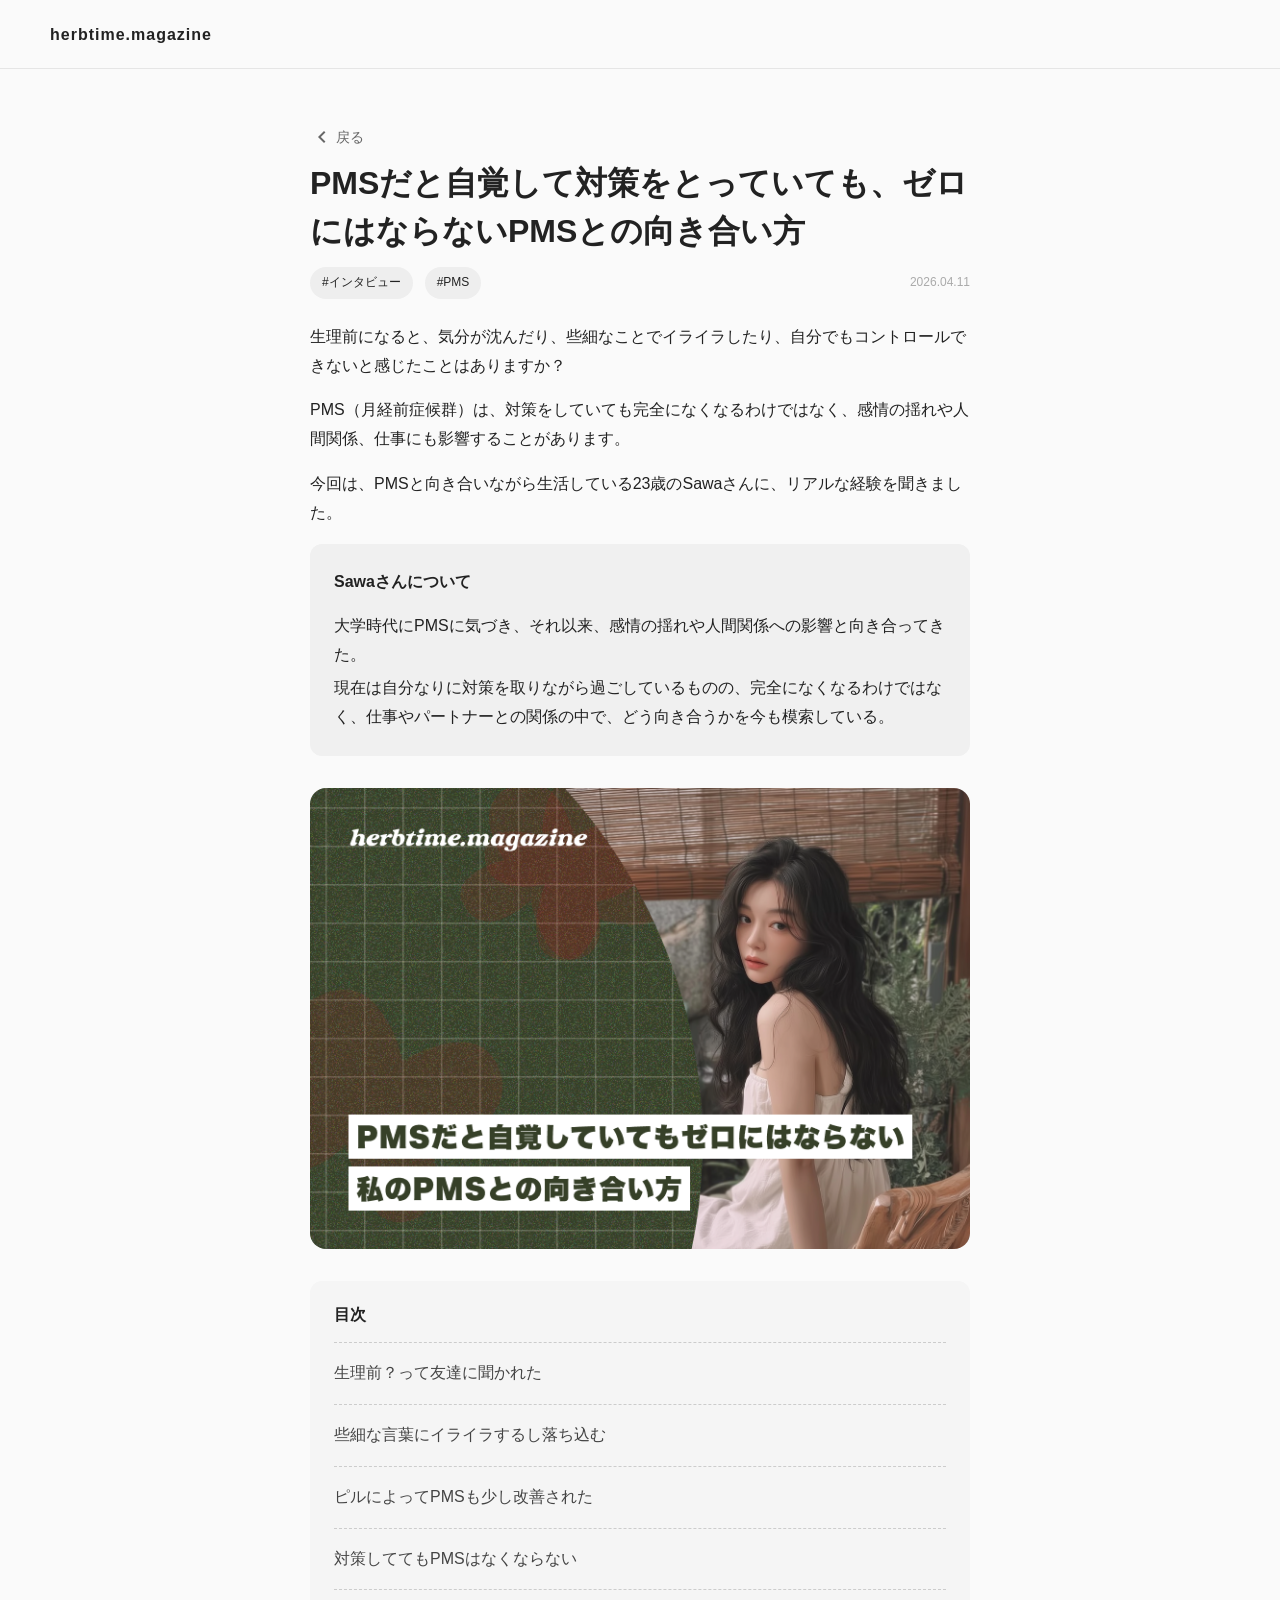
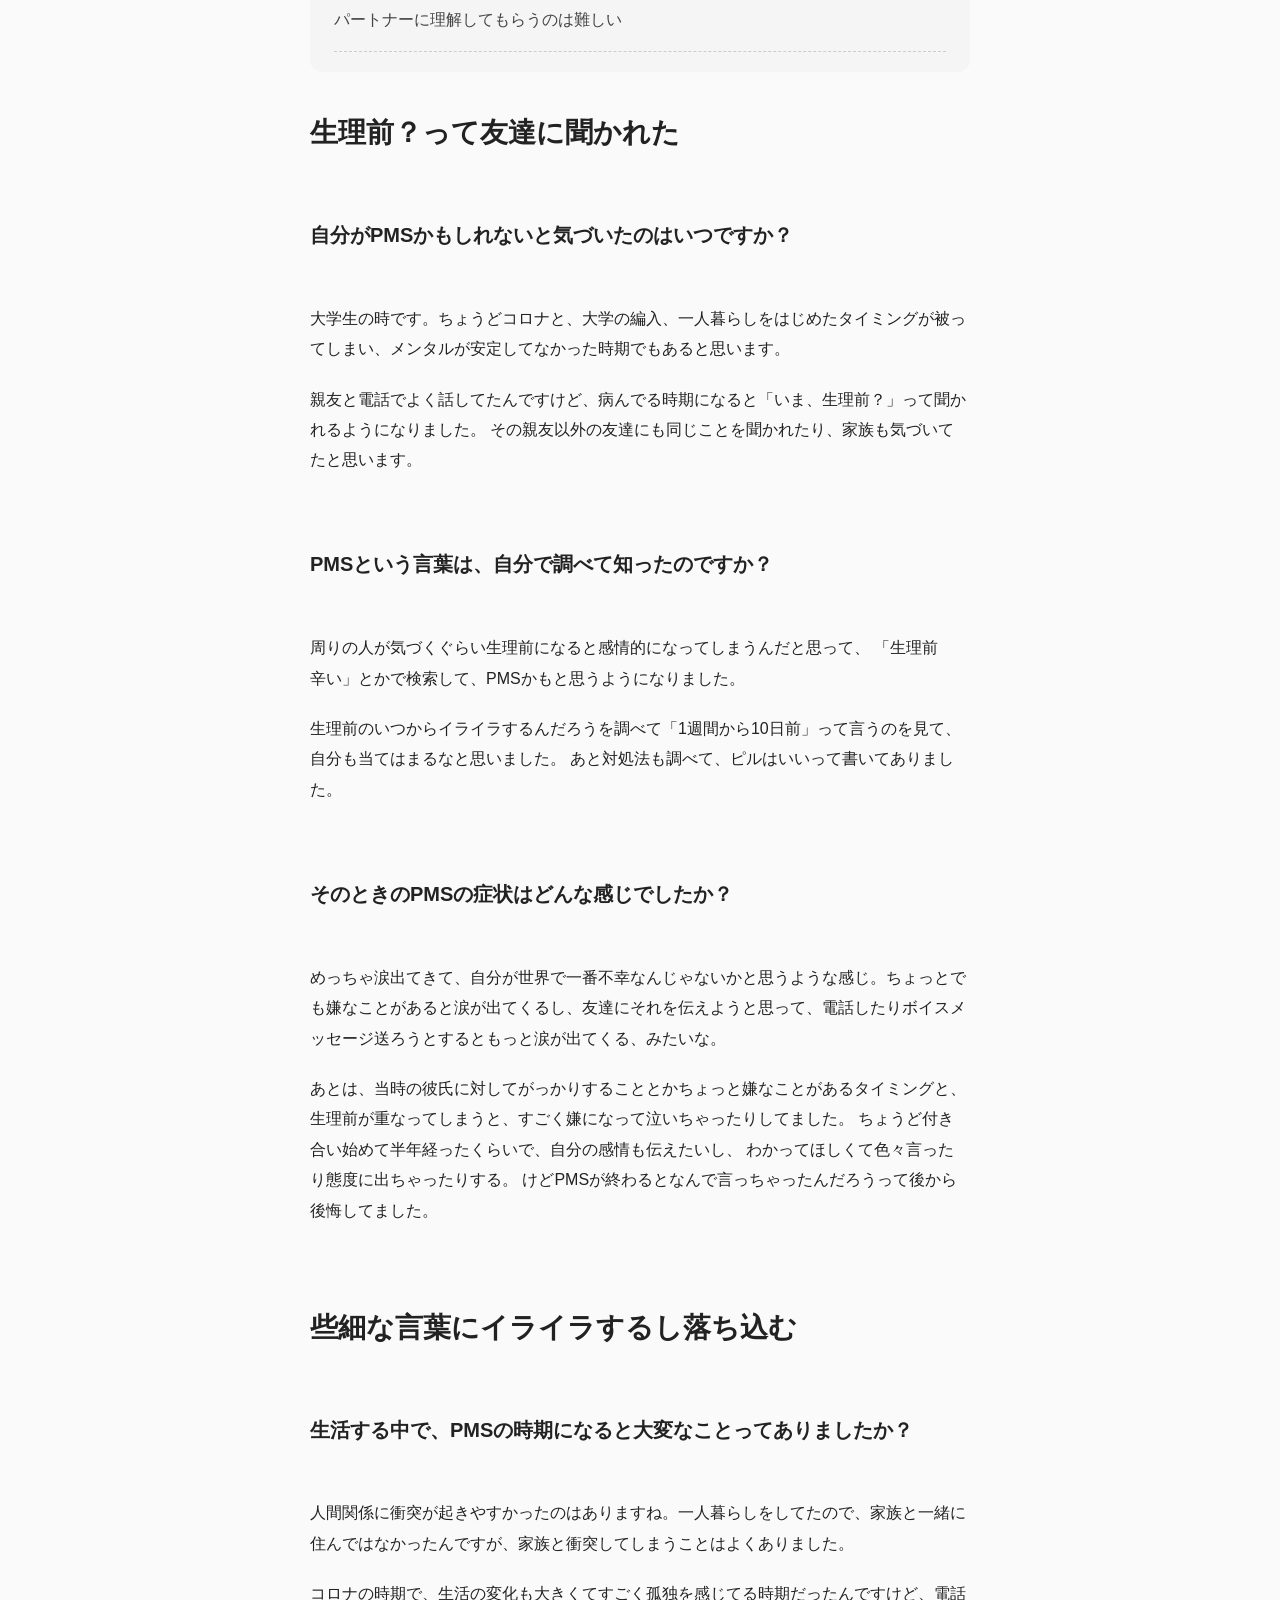
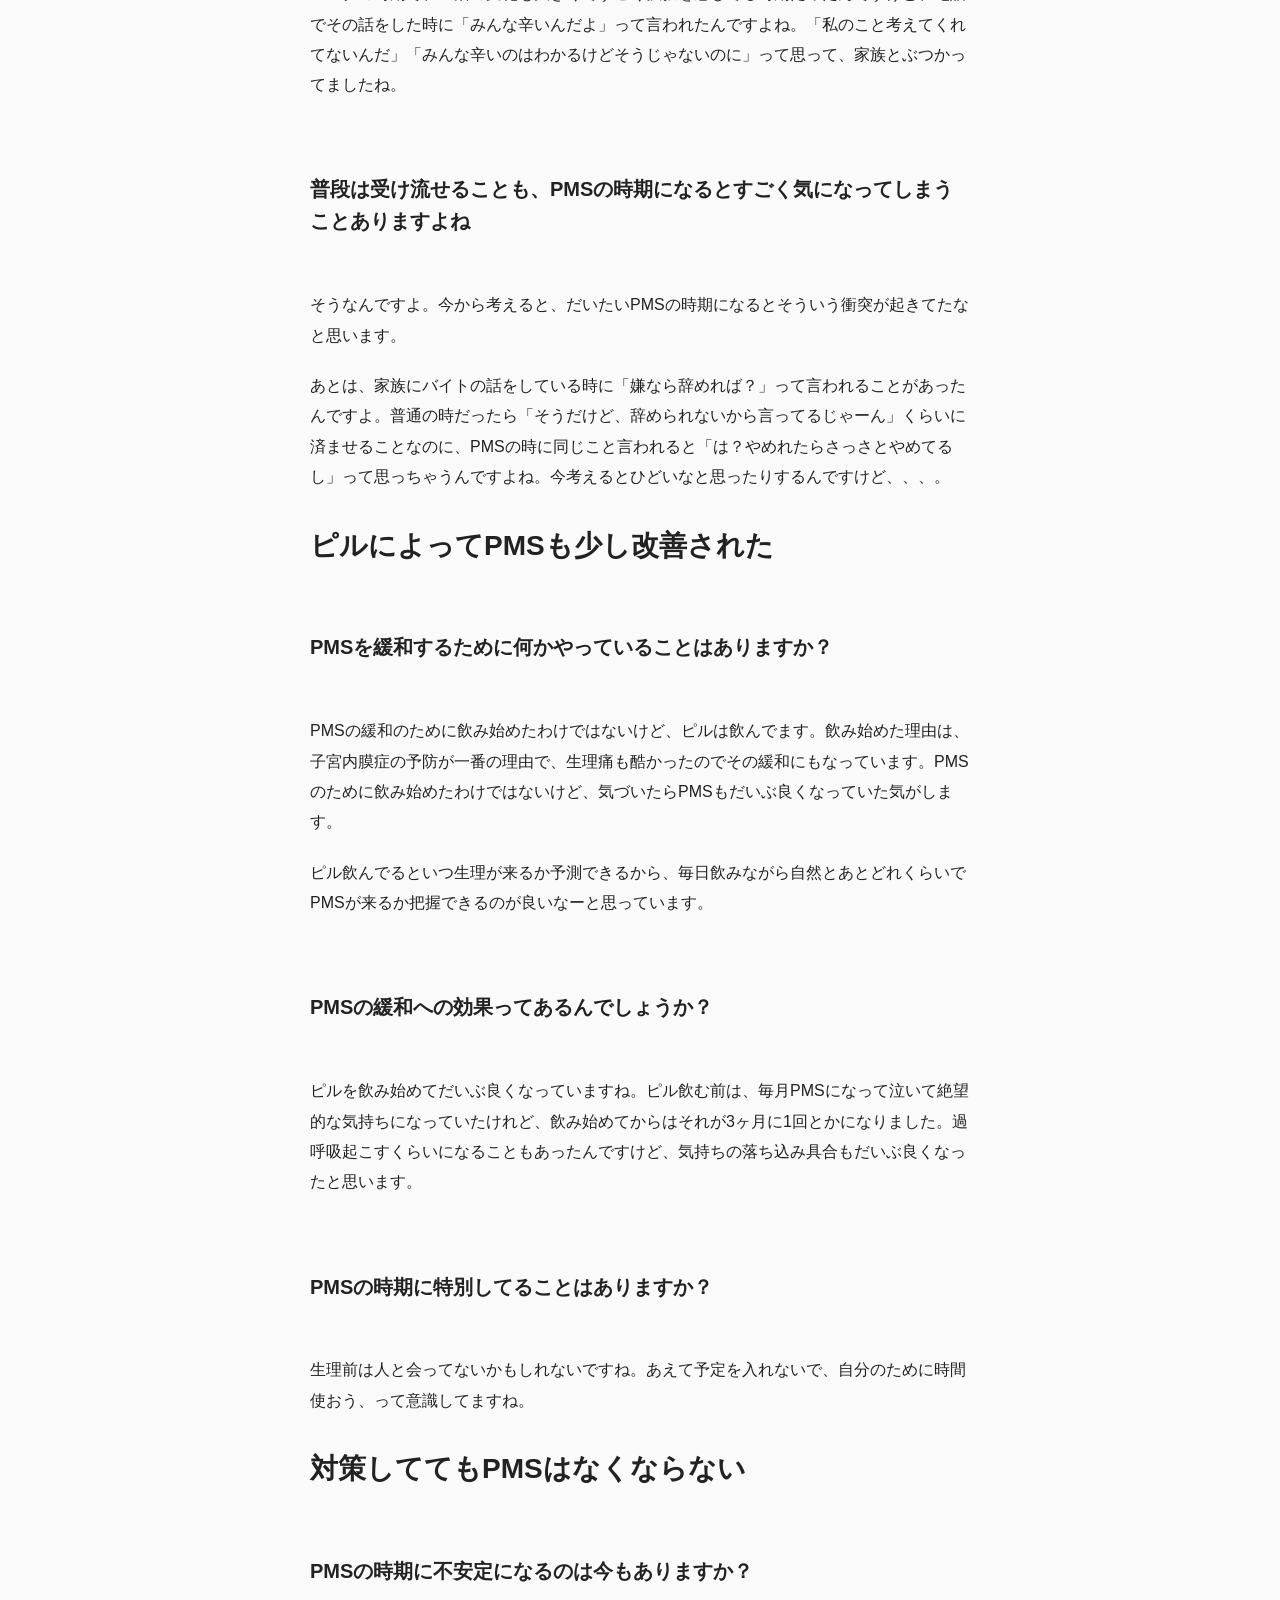
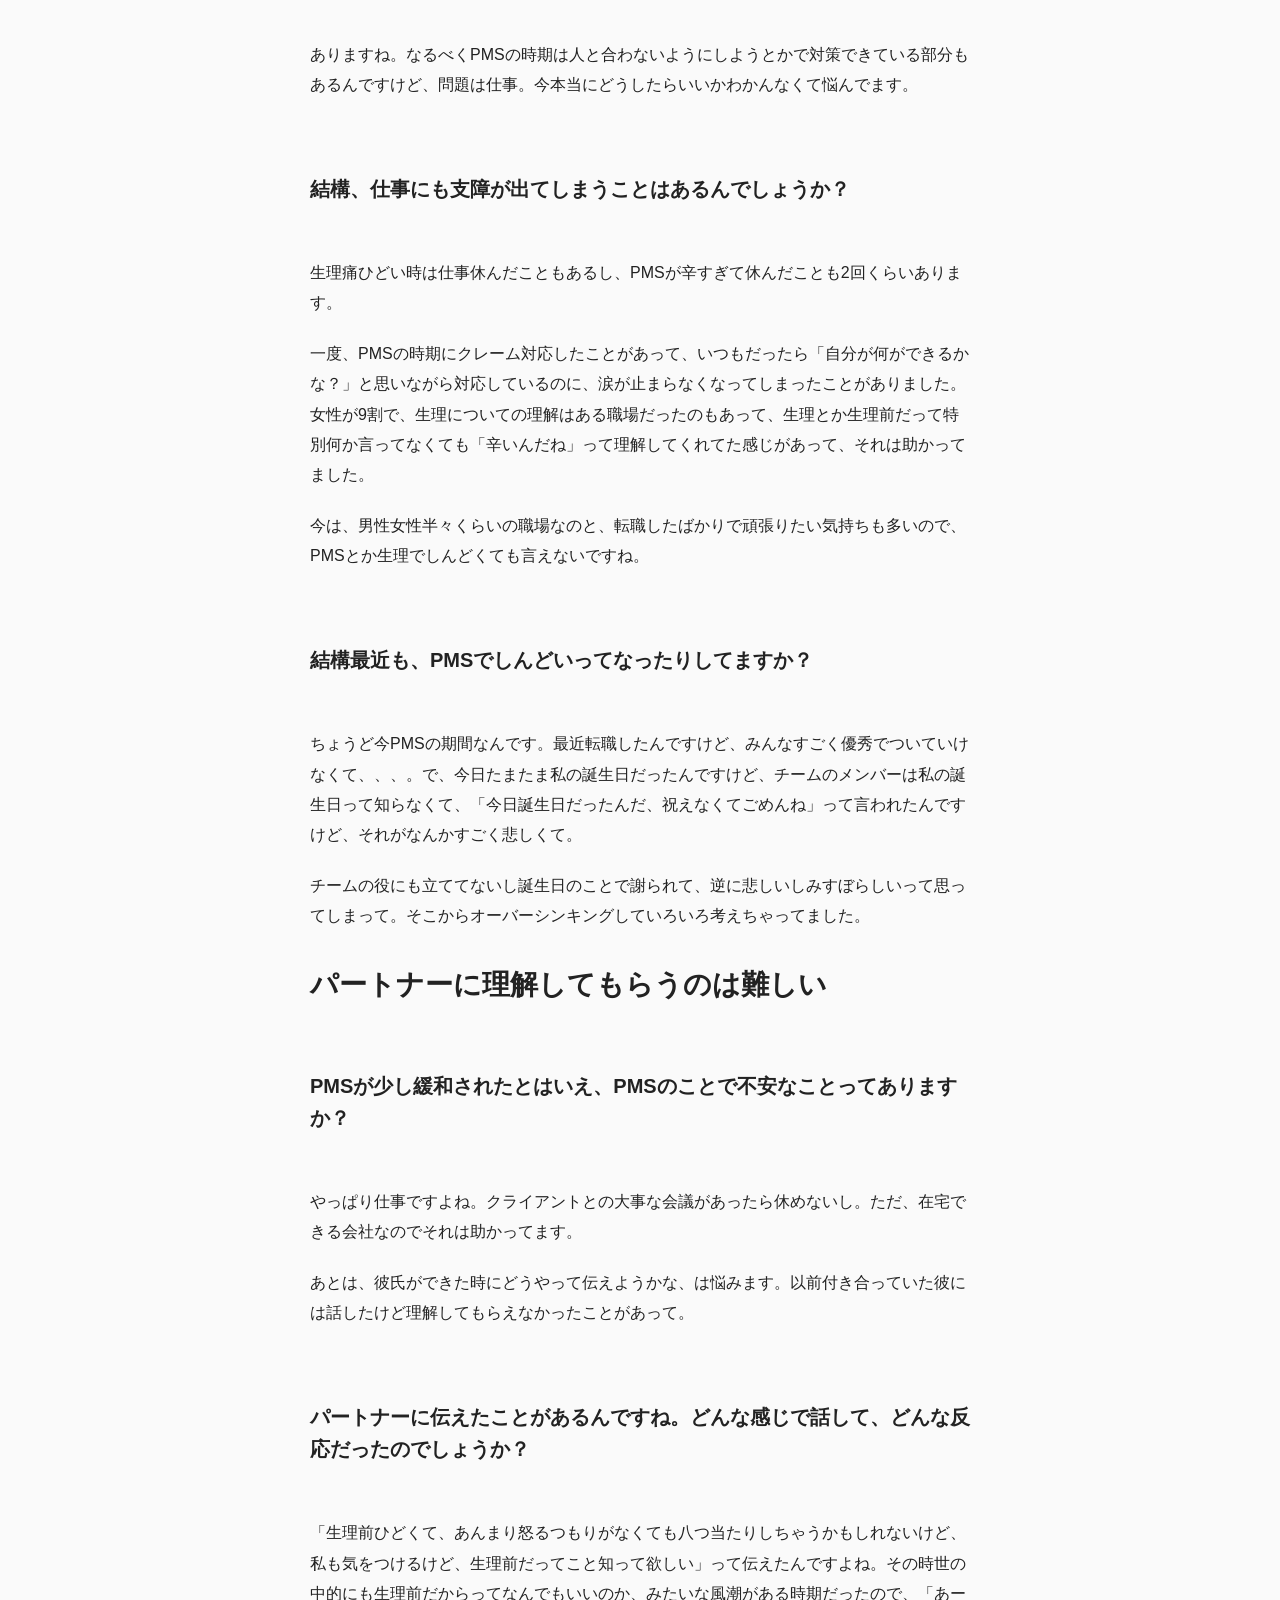
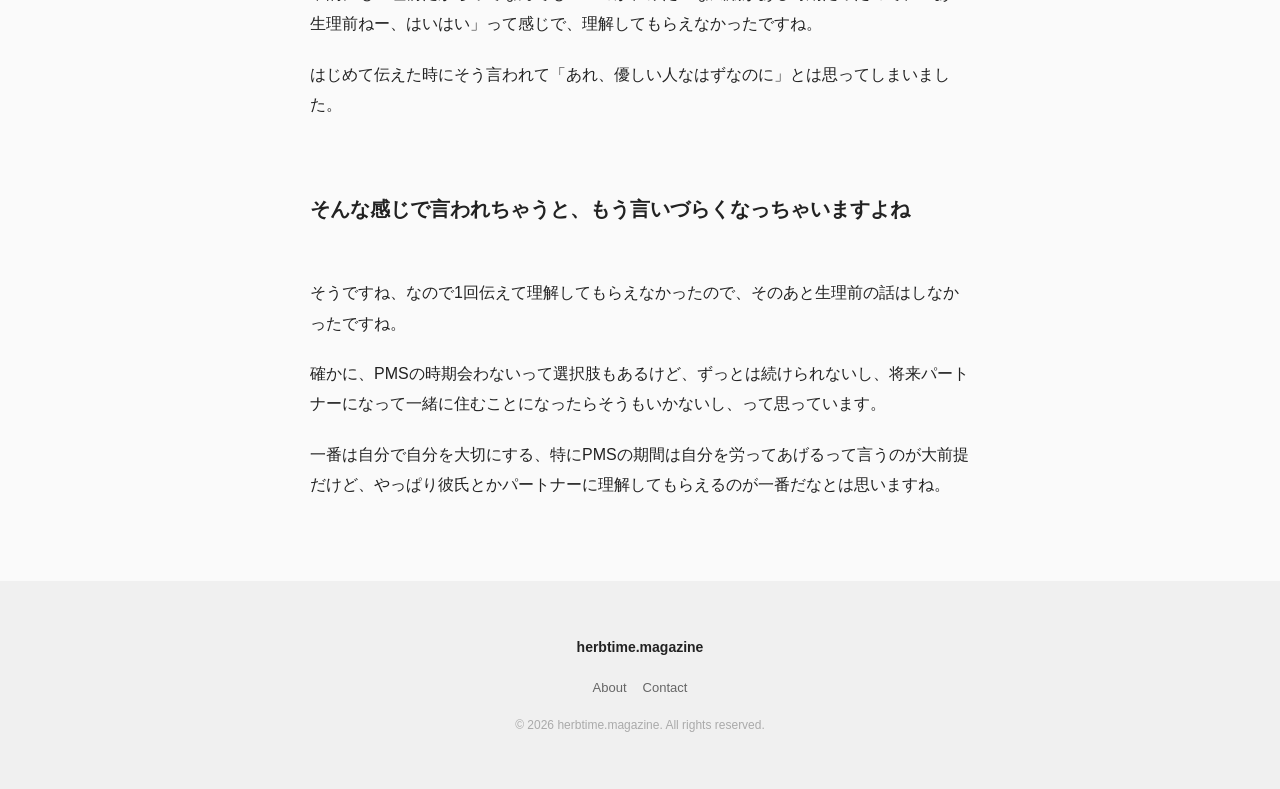
==== article-1-interview.html @ 0d1c0b5c "Create article-1-interview.html" ====
<!DOCTYPE html>
<html lang="ja">
<head>
  <meta charset="UTF-8">
  <meta name="viewport" content="width=device-width, initial-scale=1.0">
  <title>期待をやめたら、関係が少し楽になった</title>
  <link rel="stylesheet" href="style.css">
　<link rel="stylesheet" href="style-interview.css">　
  <link href="https://fonts.googleapis.com/css2?family=Material+Symbols+Outlined" rel="stylesheet">
</head>

<body>

  <!-- ヘッダー -->
  <header class="site-header">
    <div class="header-inner">
      <h1 class="logo">herbtime.magazine</h1>
    </div>
  </header>

  <!-- 記事 -->
  <article class="article-detail">

    <div class="article-inner">
      <a href="index.html" class="back-link">
        <span class="material-symbols-outlined">chevron_left</span>
        <span>戻る</span>
      </a>

      <h1 class="article-title">
        PMSだと自覚して対策をとっていても、ゼロにはならないPMSとの向き合い方
      </h1>

      <div class="article-meta">
        <div class="tags">
          <span class="tag">#インタビュー</span>
          <span class="tag">#PMS</span>
        </div>
        <span class="date">2026.04.11</span>
      </div>

      <div class="article-intro">
        <p>生理前になると、気分が沈んだり、些細なことでイライラしたり、自分でもコントロールできないと感じたことはありますか？</p>
        <p>PMS（月経前症候群）は、対策をしていても完全になくなるわけではなく、感情の揺れや人間関係、仕事にも影響することがあります。</p>
        <p>今回は、PMSと向き合いながら生活している23歳のSawaさんに、リアルな経験を聞きました。</p>
      </div>

      <div class="intro-profile">
        <p class="intro-profile-title">Sawaさんについて</p>
        <p>
          大学時代にPMSに気づき、それ以来、感情の揺れや人間関係への影響と向き合ってきた。
        </p>
        <p>
          現在は自分なりに対策を取りながら過ごしているものの、完全になくなるわけではなく、仕事やパートナーとの関係の中で、どう向き合うかを今も模索している。
        </p>
      </div>

      <div class="article-image">
        <img src="images/pms-interview-01-thumbnail.jpg" alt="">
      </div>

      <nav class="table-of-contents">
        <p class="toc-title">目次</p>
        <ul>
          <li><a href="#section1">生理前？って友達に聞かれた</a></li>
          <li><a href="#section2">些細な言葉にイライラするし落ち込む</a></li>
          <li><a href="#section3">ピルによってPMSも少し改善された</a></li>
          <li><a href="#section4">対策しててもPMSはなくならない</a></li>
          <li><a href="#section5">パートナーに理解してもらうのは難しい</a></li>
        </ul>
      </nav>

      <div class="article-content">
        <h2 id="section1" class="subheading-main">
            生理前？って友達に聞かれた
        </h2>

            <div class="interview-item">
                <div class="interview-icon">
                <img src="images/interviewer.png" alt="">
                </div>
                <div class="interview-body">
                <h3 class="subheading-question">
                    自分がPMSかもしれないと気づいたのはいつですか？
                </h3>
                </div>
            </div>

            <div class="interview-item">
                <div class="interview-icon">
                <img src="images/sawa.png" alt="">
                </div>
                <div class="interview-body">
                <p>大学生の時です。ちょうどコロナと、大学の編入、一人暮らしをはじめたタイミングが被ってしまい、メンタルが安定してなかった時期でもあると思います。</p>
                <p>親友と電話でよく話してたんですけど、病んでる時期になると「いま、生理前？」って聞かれるようになりました。
                    その親友以外の友達にも同じことを聞かれたり、家族も気づいてたと思います。</p>
                </div>
            </div>

            <div class="interview-item">
                <div class="interview-icon">
                <img src="images/interviewer.png" alt="">
                </div>
                <div class="interview-body">
                <h3 class="subheading-question">
                    PMSという言葉は、自分で調べて知ったのですか？
                </h3>
                </div>
            </div>

            <div class="interview-item">
                <div class="interview-icon">
                <img src="images/sawa.png" alt="">
                </div>
                <div class="interview-body">
                <p>周りの人が気づくぐらい生理前になると感情的になってしまうんだと思って、
                    「生理前　辛い」とかで検索して、PMSかもと思うようになりました。</p>
                <p>生理前のいつからイライラするんだろうを調べて「1週間から10日前」って言うのを見て、自分も当てはまるなと思いました。
                    あと対処法も調べて、ピルはいいって書いてありました。</p>
                </div>
            </div>

            <div class="interview-item">
                <div class="interview-icon">
                <img src="images/interviewer.png" alt="">
                </div>
                <div class="interview-body">
                <h3 class="subheading-question">
                    そのときのPMSの症状はどんな感じでしたか？
                </h3>
                </div>
            </div>

            <div class="interview-item">
                <div class="interview-icon">
                <img src="images/sawa.png" alt="">
                </div>
                <div class="interview-body">
                <p>めっちゃ涙出てきて、自分が世界で一番不幸なんじゃないかと思うような感じ。ちょっとでも嫌なことがあると涙が出てくるし、友達にそれを伝えようと思って、電話したりボイスメッセージ送ろうとするともっと涙が出てくる、みたいな。</p>
                <p>あとは、当時の彼氏に対してがっかりすることとかちょっと嫌なことがあるタイミングと、
                    生理前が重なってしまうと、すごく嫌になって泣いちゃったりしてました。
                    ちょうど付き合い始めて半年経ったくらいで、自分の感情も伝えたいし、
                    わかってほしくて色々言ったり態度に出ちゃったりする。
                    けどPMSが終わるとなんで言っちゃったんだろうって後から後悔してました。</p>
                </div>
            </div>

　　　　　<h2 id="section2" class="subheading-main">
            些細な言葉にイライラするし落ち込む
        </h2>   

            <div class="interview-item">
                <div class="interview-icon">
                    <img src="images/interviewer.png" alt="">
                </div>
                <div class="interview-body">
                    <h3 class="subheading-question">
                    生活する中で、PMSの時期になると大変なことってありましたか？
                    </h3>
                </div>
            </div>

            <div class="interview-item">
                <div class="interview-icon">
                    <img src="images/sawa.png" alt="">
                </div>
                <div class="interview-body">
                    <p>人間関係に衝突が起きやすかったのはありますね。一人暮らしをしてたので、家族と一緒に住んではなかったんですが、家族と衝突してしまうことはよくありました。</p>
                    <p>コロナの時期で、生活の変化も大きくてすごく孤独を感じてる時期だったんですけど、電話でその話をした時に「みんな辛いんだよ」って言われたんですよね。「私のこと考えてくれてないんだ」「みんな辛いのはわかるけどそうじゃないのに」って思って、家族とぶつかってましたね。</p>
                </div>
            </div>

            <div class="interview-item">
                <div class="interview-icon">
                    <img src="images/interviewer.png" alt="">
                </div>
                <div class="interview-body">
                    <h3 class="subheading-question">
                    普段は受け流せることも、PMSの時期になるとすごく気になってしまうことありますよね
                    </h3>
                </div>
            </div>

            <div class="interview-item">
                <div class="interview-icon">
                    <img src="images/sawa.png" alt="">
                </div>
                <div class="interview-body">
                    <p>そうなんですよ。今から考えると、だいたいPMSの時期になるとそういう衝突が起きてたなと思います。</p>
                    <p>あとは、家族にバイトの話をしている時に「嫌なら辞めれば？」って言われることがあったんですよ。普通の時だったら「そうだけど、辞められないから言ってるじゃーん」くらいに済ませることなのに、PMSの時に同じこと言われると「は？やめれたらさっさとやめてるし」って思っちゃうんですよね。今考えるとひどいなと思ったりするんですけど、、、。</p>
                </div>
            </div>


        <h2 id="section3" class="subheading-main">
            ピルによってPMSも少し改善された
        </h2>

            <div class="interview-item">
                <div class="interview-icon">
                    <img src="images/interviewer.png" alt="">
                </div>
                <div class="interview-body">
                    <h3 class="subheading-question">
                    PMSを緩和するために何かやっていることはありますか？
                    </h3>
                </div>
            </div>

            <div class="interview-item">
                <div class="interview-icon">
                    <img src="images/sawa.png" alt="">
                </div>
                <div class="interview-body">
                    <p>PMSの緩和のために飲み始めたわけではないけど、ピルは飲んでます。飲み始めた理由は、子宮内膜症の予防が一番の理由で、生理痛も酷かったのでその緩和にもなっています。PMSのために飲み始めたわけではないけど、気づいたらPMSもだいぶ良くなっていた気がします。</p>
                    <p>ピル飲んでるといつ生理が来るか予測できるから、毎日飲みながら自然とあとどれくらいでPMSが来るか把握できるのが良いなーと思っています。</p>
                </div>
            </div>

            <div class="interview-item">
                <div class="interview-icon">
                    <img src="images/interviewer.png" alt="">
                </div>
                <div class="interview-body">
                    <h3 class="subheading-question">
                    PMSの緩和への効果ってあるんでしょうか？
                    </h3>
                </div>
            </div>

            <div class="interview-item">
                <div class="interview-icon">
                    <img src="images/sawa.png" alt="">
                </div>
                <div class="interview-body">
                    <p>ピルを飲み始めてだいぶ良くなっていますね。ピル飲む前は、毎月PMSになって泣いて絶望的な気持ちになっていたけれど、飲み始めてからはそれが3ヶ月に1回とかになりました。過呼吸起こすくらいになることもあったんですけど、気持ちの落ち込み具合もだいぶ良くなったと思います。</p>
                </div>
            </div>

            <div class="interview-item">
                <div class="interview-icon">
                    <img src="images/interviewer.png" alt="">
                </div>
                <div class="interview-body">
                    <h3 class="subheading-question">
                    PMSの時期に特別してることはありますか？
                    </h3>
                </div>
            </div>

            <div class="interview-item">
                <div class="interview-icon">
                    <img src="images/sawa.png" alt="">
                </div>
                <div class="interview-body">
                    <p>生理前は人と会ってないかもしれないですね。あえて予定を入れないで、自分のために時間使おう、って意識してますね。</p>
                </div>
            </div>

        <h2 id="section4" class="subheading-main">
            対策しててもPMSはなくならない
        </h2>

            <div class="interview-item">
                <div class="interview-icon">
                    <img src="images/interviewer.png" alt="">
                </div>
                <div class="interview-body">
                    <h3 class="subheading-question">
                    PMSの時期に不安定になるのは今もありますか？
                    </h3>
                </div>
            </div>

            <div class="interview-item">
                <div class="interview-icon">
                    <img src="images/sawa.png" alt="">
                </div>
                <div class="interview-body">
                    <p>ありますね。なるべくPMSの時期は人と合わないようにしようとかで対策できている部分もあるんですけど、問題は仕事。今本当にどうしたらいいかわかんなくて悩んでます。</p>
                </div>
            </div>

            <div class="interview-item">
                <div class="interview-icon">
                    <img src="images/interviewer.png" alt="">
                </div>
                <div class="interview-body">
                    <h3 class="subheading-question">
                    結構、仕事にも支障が出てしまうことはあるんでしょうか？
                    </h3>
                </div>
            </div>

            <div class="interview-item">
                <div class="interview-icon">
                    <img src="images/sawa.png" alt="">
                </div>
                <div class="interview-body">
                    <p>生理痛ひどい時は仕事休んだこともあるし、PMSが辛すぎて休んだことも2回くらいあります。</p>
                    <p>一度、PMSの時期にクレーム対応したことがあって、いつもだったら「自分が何ができるかな？」と思いながら対応しているのに、涙が止まらなくなってしまったことがありました。女性が9割で、生理についての理解はある職場だったのもあって、生理とか生理前だって特別何か言ってなくても「辛いんだね」って理解してくれてた感じがあって、それは助かってました。</p>
                    <p>今は、男性女性半々くらいの職場なのと、転職したばかりで頑張りたい気持ちも多いので、PMSとか生理でしんどくても言えないですね。</p>
                </div>
            </div>

            <div class="interview-item">
                <div class="interview-icon">
                    <img src="images/interviewer.png" alt="">
                </div>
                <div class="interview-body">
                    <h3 class="subheading-question">
                    結構最近も、PMSでしんどいってなったりしてますか？
                    </h3>
                </div>
            </div>

            <div class="interview-item">
                <div class="interview-icon">
                    <img src="images/sawa.png" alt="">
                </div>
                <div class="interview-body">
                    <p>ちょうど今PMSの期間なんです。最近転職したんですけど、みんなすごく優秀でついていけなくて、、、。で、今日たまたま私の誕生日だったんですけど、チームのメンバーは私の誕生日って知らなくて、「今日誕生日だったんだ、祝えなくてごめんね」って言われたんですけど、それがなんかすごく悲しくて。</p>
                    <p>チームの役にも立ててないし誕生日のことで謝られて、逆に悲しいしみすぼらしいって思ってしまって。そこからオーバーシンキングしていろいろ考えちゃってました。</p>
                </div>
            </div>
         
        <h2 id="section5" class="subheading-main">
            パートナーに理解してもらうのは難しい
        </h2>

            <div class="interview-item">
                <div class="interview-icon">
                    <img src="images/interviewer.png" alt="">
                </div>
                <div class="interview-body">
                    <h3 class="subheading-question">
                    PMSが少し緩和されたとはいえ、PMSのことで不安なことってありますか？
                    </h3>
                </div>
            </div>

            <div class="interview-item">
                <div class="interview-icon">
                    <img src="images/sawa.png" alt="">
                </div>
                <div class="interview-body">
                    <p>やっぱり仕事ですよね。クライアントとの大事な会議があったら休めないし。ただ、在宅できる会社なのでそれは助かってます。</p>
                    <p>あとは、彼氏ができた時にどうやって伝えようかな、は悩みます。以前付き合っていた彼には話したけど理解してもらえなかったことがあって。</p>
                </div>
            </div>

            <div class="interview-item">
                <div class="interview-icon">
                    <img src="images/interviewer.png" alt="">
                </div>
                <div class="interview-body">
                    <h3 class="subheading-question">
                    パートナーに伝えたことがあるんですね。どんな感じで話して、どんな反応だったのでしょうか？
                    </h3>
                </div>
            </div>

            <div class="interview-item">
                <div class="interview-icon">
                    <img src="images/sawa.png" alt="">
                </div>
                <div class="interview-body">
                    <p>「生理前ひどくて、あんまり怒るつもりがなくても八つ当たりしちゃうかもしれないけど、私も気をつけるけど、生理前だってこと知って欲しい」って伝えたんですよね。その時世の中的にも生理前だからってなんでもいいのか、みたいな風潮がある時期だったので、「あー生理前ねー、はいはい」って感じで、理解してもらえなかったですね。</p>
                    <p>はじめて伝えた時にそう言われて「あれ、優しい人なはずなのに」とは思ってしまいました。</p>
                </div>
            </div>

            <div class="interview-item">
                <div class="interview-icon">
                    <img src="images/interviewer.png" alt="">
                </div>
                <div class="interview-body">
                    <h3 class="subheading-question">
                    そんな感じで言われちゃうと、もう言いづらくなっちゃいますよね
                    </h3>
                </div>
            </div>

            <div class="interview-item">
                <div class="interview-icon">
                    <img src="images/sawa.png" alt="">
                </div>
                <div class="interview-body">
                    <p>そうですね、なので1回伝えて理解してもらえなかったので、そのあと生理前の話はしなかったですね。</p>
                    <p>確かに、PMSの時期会わないって選択肢もあるけど、ずっとは続けられないし、将来パートナーになって一緒に住むことになったらそうもいかないし、って思っています。</p>
                    <p>一番は自分で自分を大切にする、特にPMSの期間は自分を労ってあげるって言うのが大前提だけど、やっぱり彼氏とかパートナーに理解してもらえるのが一番だなとは思いますね。</p>
                </div>
            </div>

      </div>

    </div>

  </article>

  <footer class="site-footer">
  <div class="footer-inner">
    <p class="footer-logo">herbtime.magazine</p>

    <div class="footer-links">
      <a href="#">About</a>
      <a href="#">Contact</a>
    </div>

    <p class="footer-copy">
      © 2026 herbtime.magazine. All rights reserved.
    </p>
  </div>
  </footer>

</body>
</html>
---- style.css ----
/* ===== 全体共通 ===== */
body {
  font-family: "Hiragino Sans", sans-serif;
  margin: 0;
  padding: 80px 0 0;
  line-height: 1.8;
  background: #fafafa;
  color: #222;
}

h1 {
  margin-bottom: 8px;
}

/* ===== ヘッダー ===== */
.site-header {
  position: fixed;
  top: 0;
  left: 0;
  width: 100%;
  background: #fafafa;
  border-bottom: 1px solid #e5e5e5;
  z-index: 1000;
}

.header-inner {
  width: min(1184px, calc(100% - 100px));
  margin: 0 auto;
  padding: 10px 0;
}

.logo {
  font-size: 16px;
  font-weight: 600;
  letter-spacing: 1px;
}

/* ===== 一覧ページ：ヒーロー ===== */
section {
  width: min(1184px, calc(100% - 100px));
  margin: 16px auto 40px;
}

section h1 {
  font-size: 48px;
  margin-bottom: 12px;
  line-height: 1.4;
}

section p {
  font-size: 14px;
  color: #666;
}

/* ===== 一覧ページ：記事一覧 ===== */
.articles {
  width: min(1184px, calc(100% - 100px));
  margin: 0 auto;
  display: grid;
  grid-template-columns: repeat(3, minmax(0, 1fr));
  gap: 48px;
}

.card {
  background: transparent;
  display: block;
  text-decoration: none;
  color: inherit;
}

.card-image {
  width: 100%;
  aspect-ratio: 343 / 240;
  border-radius: 16px;
  margin-bottom: 12px;
  overflow: hidden;
  transition: opacity 0.2s ease;
}

.card-image img {
  width: 100%;
  height: 100%;
  object-fit: cover;
  display: block;
}

.card h2 {
  font-size: 18px;
  line-height: 1.5;
  margin-bottom: 12px;
  transition: color 0.2s ease;
}

.tags {
  display: flex;
  gap: 12px;
  flex-wrap: wrap;
}

.tag {
  display: inline-block;
  background: #eee;
  padding: 5px 12px;
  border-radius: 999px;
  font-size: 12px;
  color: #222;
}

/* ===== 記事ページ ===== */
.article-detail {
  margin-top: 16px;
}

.article-inner {
  width: min(660px, calc(100% - 40px));
  margin: 0 auto;
}

.article-title {
  margin: 0;
  margin-bottom: 12px;
  font-size: 32px;
  line-height: 1.5;
}

.article-meta {
  display: flex;
  align-items: center;
  justify-content: space-between;
  font-size: 12px;
  color: #888;
  margin-bottom: 24px;
}

.date {
  color: #aaa;
  white-space: nowrap;
}

.intro-profile {
  margin-top: 16px;
  margin-bottom: 32px;
  padding: 24px 24px;
  background: #f0f0f0;
  border-radius: 12px;
}

.intro-profile-title {
  margin-top: 0;
  font-weight: 600;
}

.intro-profile p {
  margin-bottom: 0;
}

.intro-profile p:nth-of-type(3) {
  margin-top: 4px;
}

.intro-profile p:last-child {
  margin-bottom: 0;
}

.article-image {
  width: 100%;
  border-radius: 16px;
  margin-bottom: 32px;
  overflow: hidden;
}

.article-image img {
  width: 100%;
  height: auto;
  display: block;
}

.article-content p {
  font-size: 16px;
  margin-bottom: 20px;
  line-height: 1.9;
}

.back-link {
  display: inline-flex;
  align-items: center;
  gap: 2px;
  margin: 0 0 4px;
  text-decoration: none;
  color: #666;
  font-size: 14px;
}

.material-symbols-outlined {
  font-size: 20px;
  vertical-align: middle;
}

/* ===== 記事ページ：小見出し ===== */
.subheading-main {
  font-size: 28px;
  line-height: 1.5;
  margin: 32px 0 12px;
  font-weight: 600;
  scroll-margin-top: 100px;
}

.subheading-question {
  font-size: 20px;
  line-height: 1.6;
  margin: 24px 0 8px;
  font-weight: 600;
  color: #222;
}

/* ===== 記事ページ：目次 ===== */
.table-of-contents {
  margin: 0 0 40px;
  padding: 20px 24px;
  background: #f5f5f5;
  border-radius: 12px;
}

.toc-title {
  margin: 0 0 12px;
  font-size: 16px;
  font-weight: 700;
  color: #222;
}

.table-of-contents ul {
  list-style: none;
  margin: 0;
  padding: 0;
  border-top: 1px dashed #ccc;
}

.table-of-contents li {
  padding: 16px 0;
  border-bottom: 1px dashed #ccc;
}

.table-of-contents li:last-child {
  margin-bottom: none;
}

.table-of-contents a {
  display: block;
  text-decoration: none;
  color: #444;
  font-size: 16px;
  line-height: 1.8;
}

.table-of-contents a:hover {
  color: #222;
}

/* ===== フッター ===== */
.site-footer {
  margin-top: 80px;
  padding: 40px 0;
  background: #f0f0f0;
}

.footer-inner {
  width: min(1184px, calc(100% - 100px));
  margin: 0 auto;
  text-align: center;
}

.footer-logo {
  font-size: 14px;
  font-weight: 600;
  margin-bottom: 16px;
}

.footer-links {
  display: flex;
  justify-content: center;
  gap: 16px;
  margin-bottom: 16px;
}

.footer-links a {
  font-size: 13px;
  color: #666;
  text-decoration: none;
}

.footer-copy {
  font-size: 12px;
  color: #aaa;
}

/* ===== hover ===== */
.card:hover .card-image {
  opacity: 0.7;
}

.card:hover h2 {
  color: #888;
}

.back-link:hover {
  color: #222;
}

.footer-links a:hover {
  color: #222;
}

/* ===== レスポンシブ：大画面 ===== */
@media (min-width: 1400px) {
  section,
  .articles {
    width: min(1400px, calc(100% - 100px));
  }
}

/* ===== レスポンシブ：タブレット ===== */
@media (max-width: 1200px) {
  section,
  .articles,
  .header-inner {
    width: calc(100% - 96px);
  }

  .articles {
    grid-template-columns: repeat(2, minmax(0, 1fr));
    gap: 24px;
  }

  .card h2 {
    font-size: 19px;
  }
}

/* ===== レスポンシブ：モバイル ===== */
@media (max-width: 767px) {
  section,
  .articles,
  .header-inner {
    width: calc(100% - 40px);
  }

  .header-inner {
    padding: 8px 0;
  }

  .articles {
    grid-template-columns: 1fr;
    gap: 40px;
  }

  section {
    margin: 8px auto 32px;
  }

  section h1 {
    font-size: 32px;
  }

  section p {
    font-size: 13px;
  }

  .card h2 {
    font-size: 17px;
  }

  .article-detail {
    margin-top: 8px;
  }

  .article-title {
    font-size: 24px;
    line-height: 1.4;
    margin-bottom: 12px;
  }

  .subheading-main {
    font-size: 22px;
    line-height: 1.5;
  }

  .subheading-question {
    font-size: 18px;
    line-height: 1.5;
  }
}
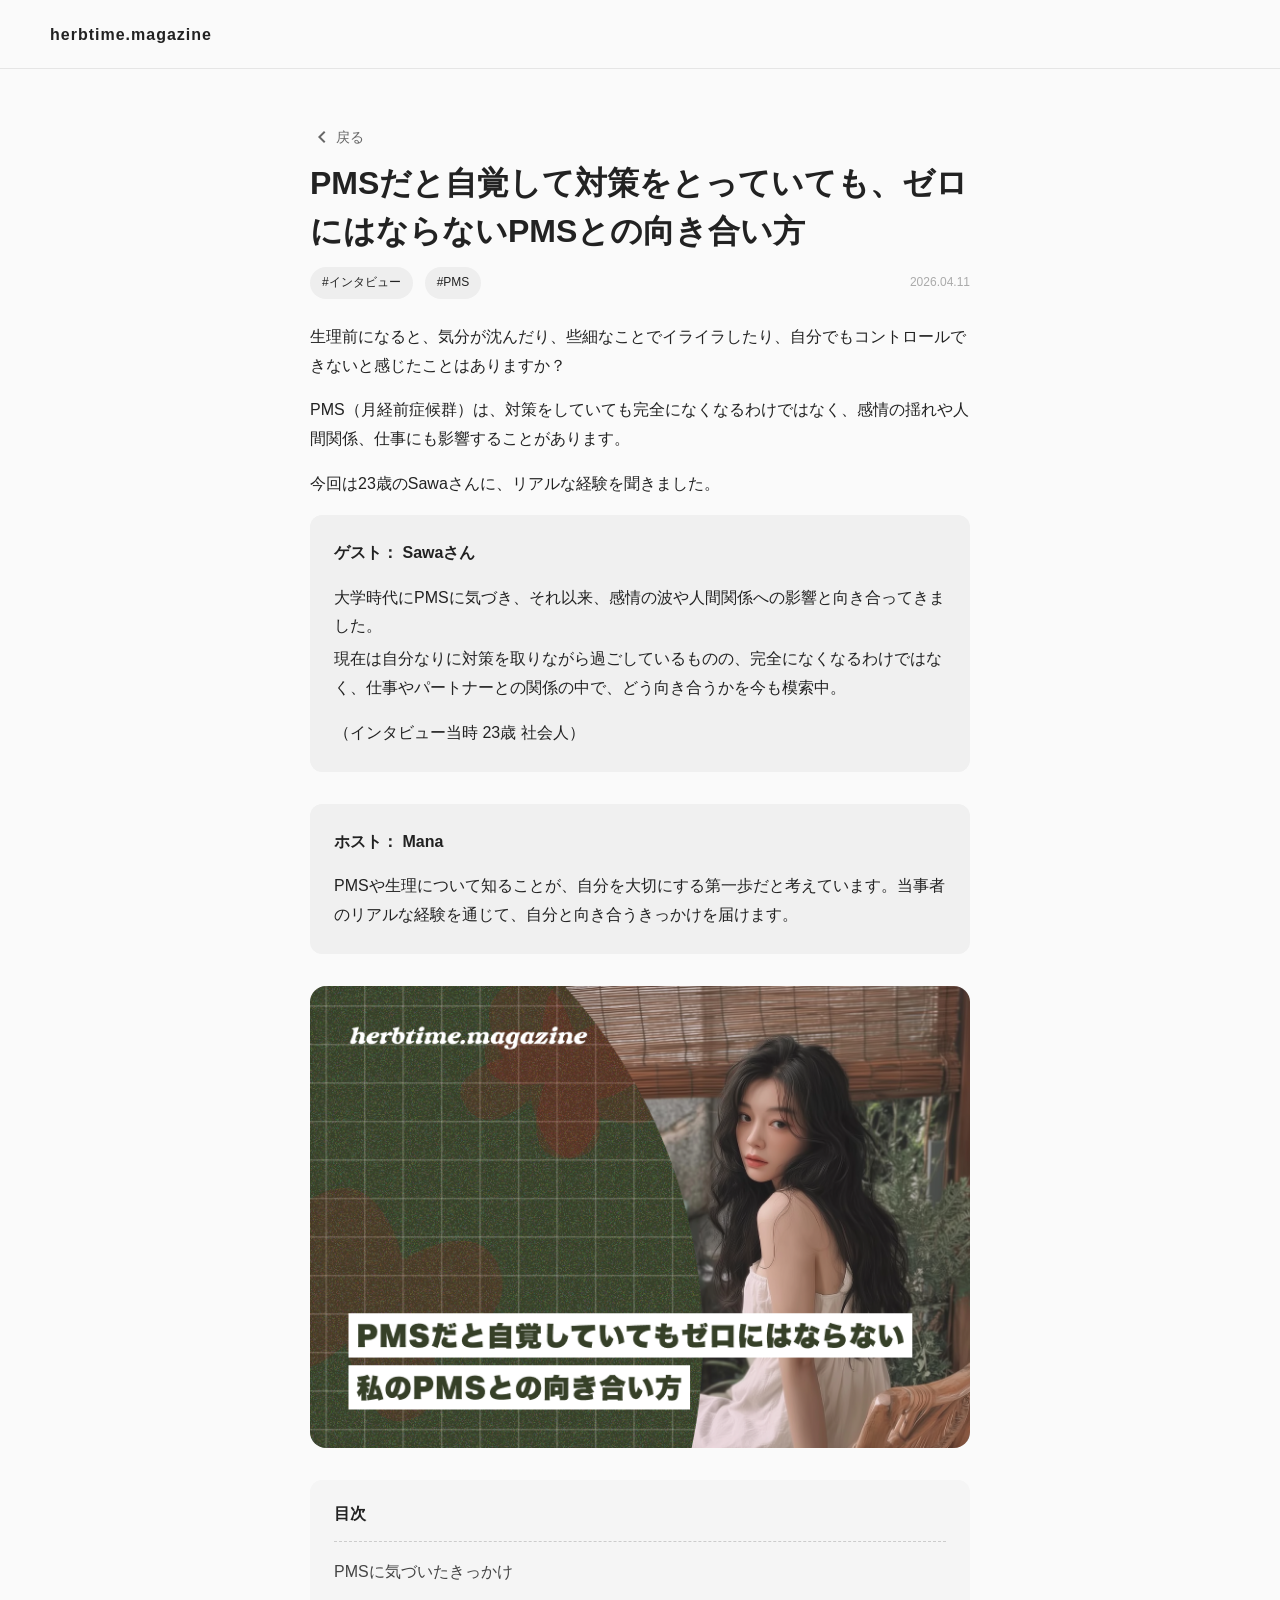
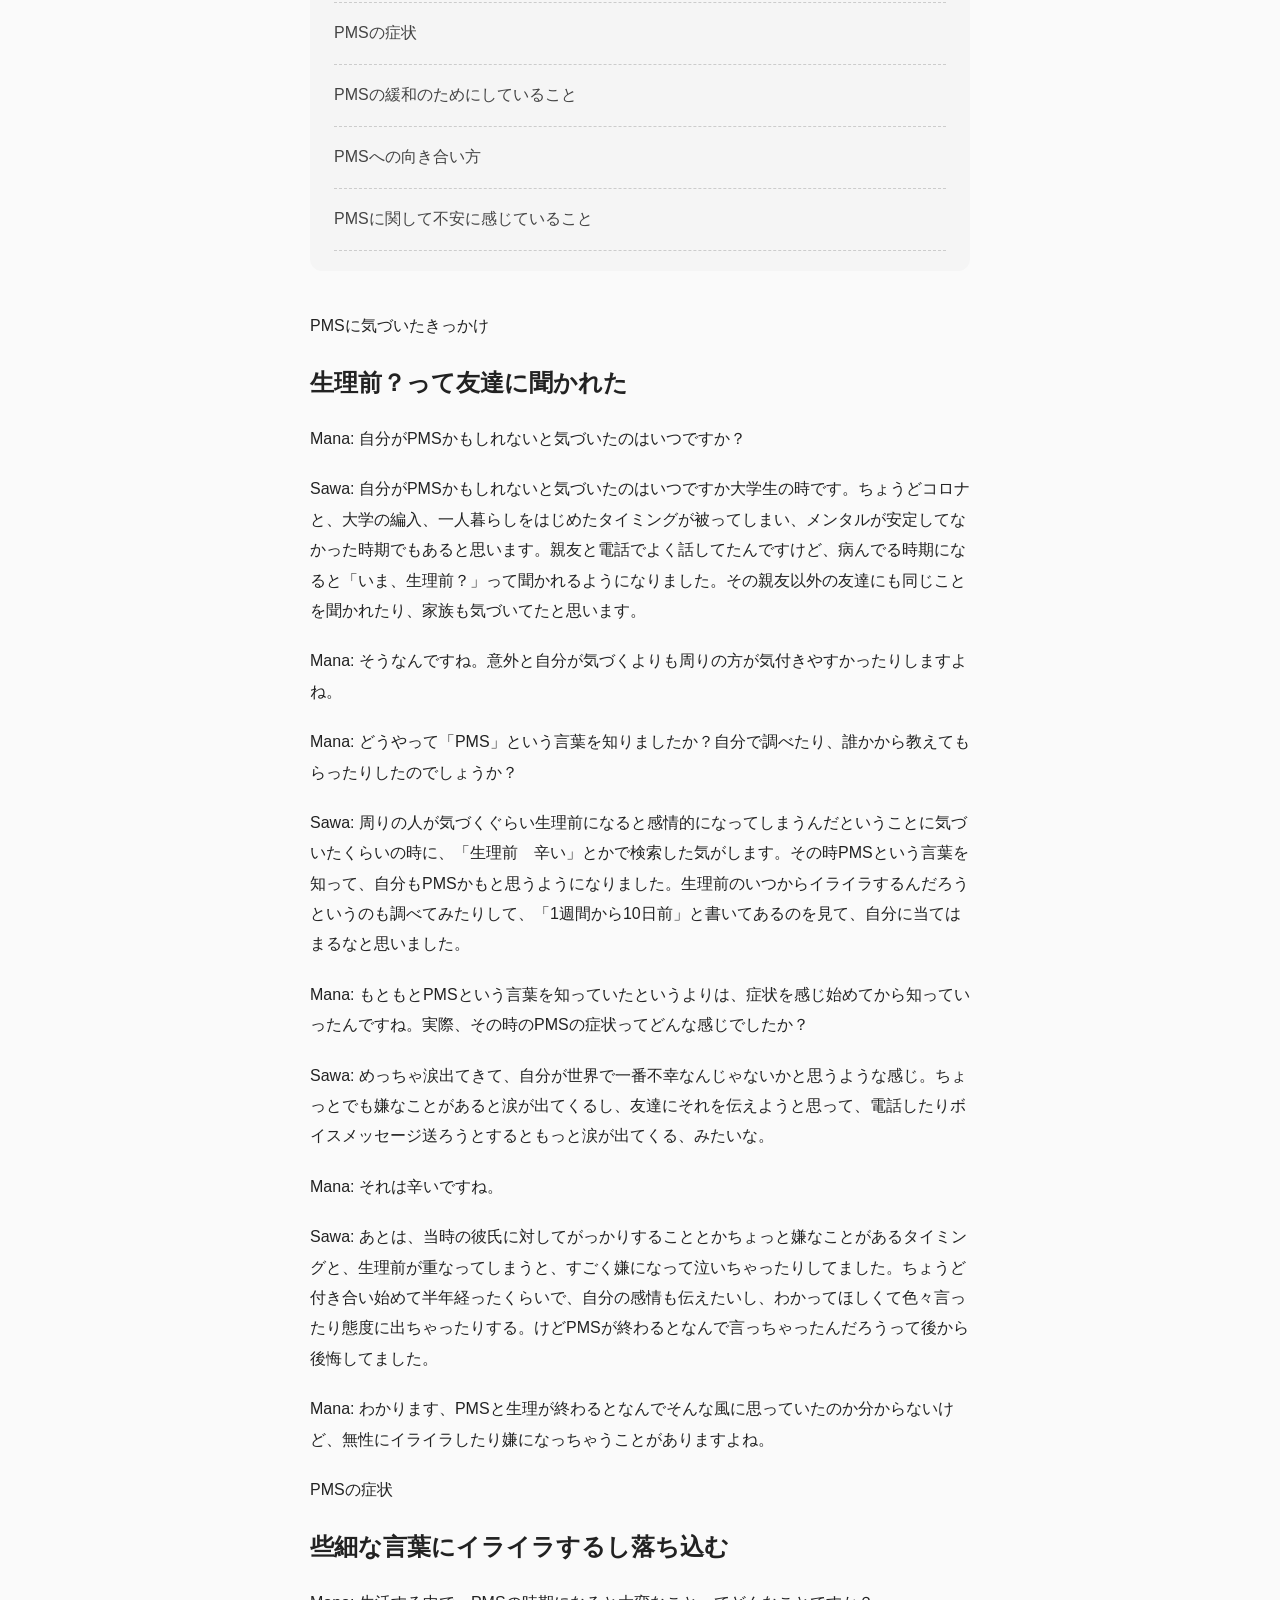
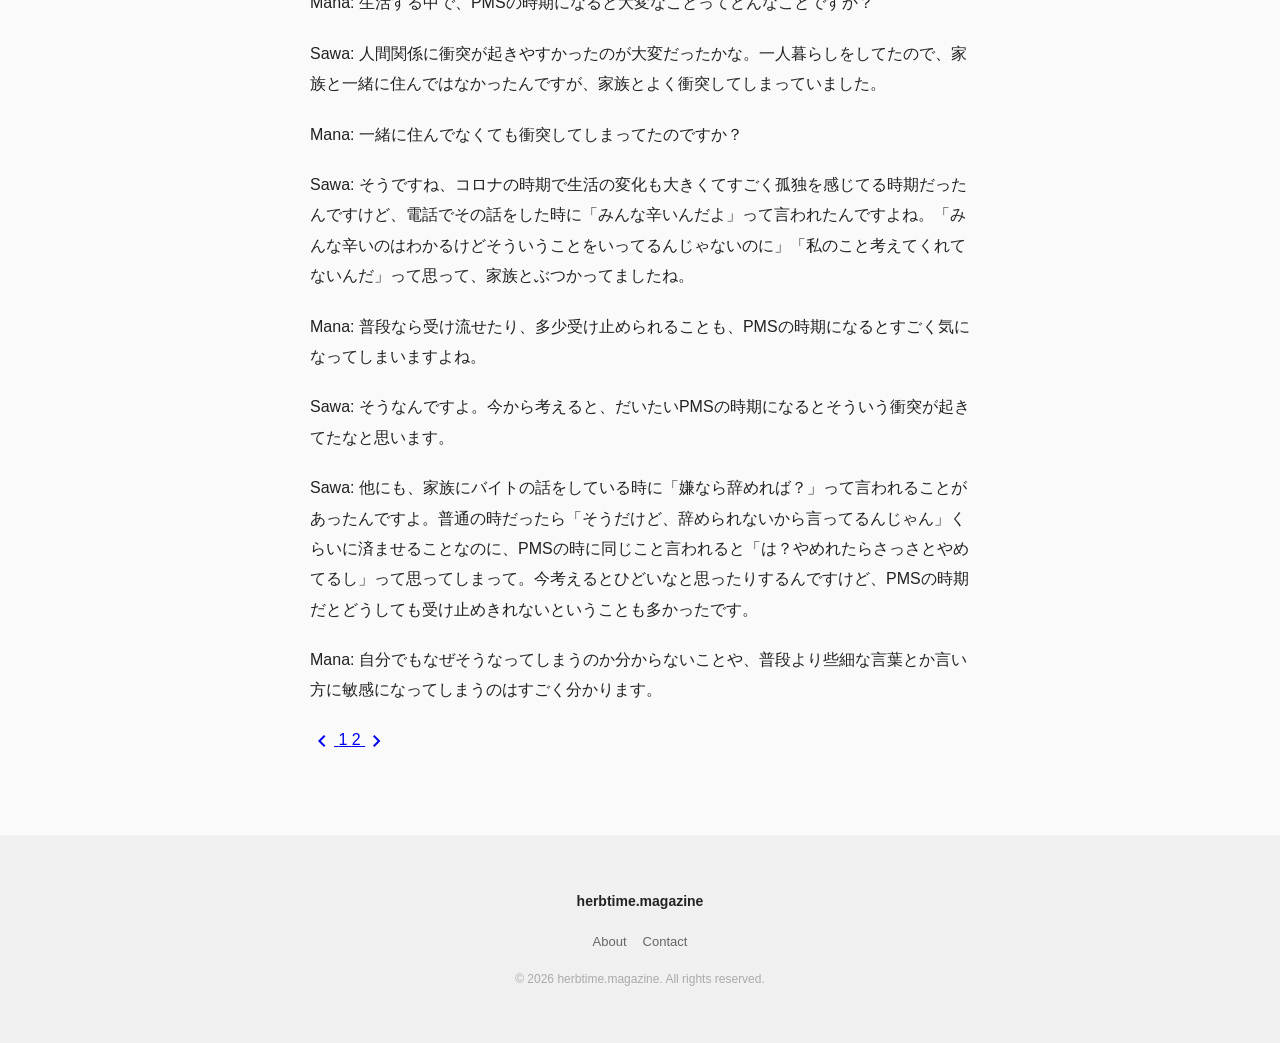
==== commit 4fcd472d: "Create article-1-interview.html" ====
--- a/article-1-interview.html
+++ b/article-1-interview.html
@@ -5,7 +5,7 @@
   <meta name="viewport" content="width=device-width, initial-scale=1.0">
   <title>期待をやめたら、関係が少し楽になった</title>
   <link rel="stylesheet" href="style.css">
-　<link rel="stylesheet" href="style-interview.css">　
+　<link rel="stylesheet" href="style-interview-part2.css">
   <link href="https://fonts.googleapis.com/css2?family=Material+Symbols+Outlined" rel="stylesheet">
 </head>
 
@@ -38,22 +38,30 @@
         </div>
         <span class="date">2026.04.11</span>
       </div>
-
-      <div class="article-intro">
-        <p>生理前になると、気分が沈んだり、些細なことでイライラしたり、自分でもコントロールできないと感じたことはありますか？</p>
-        <p>PMS（月経前症候群）は、対策をしていても完全になくなるわけではなく、感情の揺れや人間関係、仕事にも影響することがあります。</p>
-        <p>今回は、PMSと向き合いながら生活している23歳のSawaさんに、リアルな経験を聞きました。</p>
-      </div>
-
-      <div class="intro-profile">
-        <p class="intro-profile-title">Sawaさんについて</p>
-        <p>
-          大学時代にPMSに気づき、それ以来、感情の揺れや人間関係への影響と向き合ってきた。
-        </p>
-        <p>
-          現在は自分なりに対策を取りながら過ごしているものの、完全になくなるわけではなく、仕事やパートナーとの関係の中で、どう向き合うかを今も模索している。
-        </p>
-      </div>
+      
+        <div class="article-intro">
+            <p>生理前になると、気分が沈んだり、些細なことでイライラしたり、自分でもコントロールできないと感じたことはありますか？ </p>
+            <p>PMS（月経前症候群）は、対策をしていても完全になくなるわけではなく、感情の揺れや人間関係、仕事にも影響することがあります。</p>
+            <p>今回は23歳のSawaさんに、リアルな経験を聞きました。</p>
+        </div>
+      
+        <div class="intro-profile">
+            <p class="intro-profile-title">
+                ゲスト：
+                <span class="speaker-sawa">Sawaさん</span>
+            </p>
+            <p>大学時代にPMSに気づき、それ以来、感情の波や人間関係への影響と向き合ってきました。</p>
+            <p>現在は自分なりに対策を取りながら過ごしているものの、完全になくなるわけではなく、仕事やパートナーとの関係の中で、どう向き合うかを今も模索中。</p>
+            <p>（インタビュー当時 23歳 社会人）</p>
+        </div>
+
+        <div class="intro-profile">
+            <p class="intro-profile-title">
+                ホスト：
+                <span class="speaker-mana">Mana</span>
+            </p>
+            <p>PMSや生理について知ることが、自分を大切にする第一歩だと考えています。当事者のリアルな経験を通じて、自分と向き合うきっかけを届けます。</p>
+        </div>
 
       <div class="article-image">
         <img src="images/pms-interview-01-thumbnail.jpg" alt="">
@@ -62,335 +70,153 @@
       <nav class="table-of-contents">
         <p class="toc-title">目次</p>
         <ul>
-          <li><a href="#section1">生理前？って友達に聞かれた</a></li>
-          <li><a href="#section2">些細な言葉にイライラするし落ち込む</a></li>
-          <li><a href="#section3">ピルによってPMSも少し改善された</a></li>
-          <li><a href="#section4">対策しててもPMSはなくならない</a></li>
-          <li><a href="#section5">パートナーに理解してもらうのは難しい</a></li>
+          <li><a href="article-1-interview.html#section1">PMSに気づいたきっかけ</a></li>
+          <li><a href="article-1-interview.html#section2">PMSの症状</a></li>
+          <li><a href="article-1-interview-p2.html#section3">PMSの緩和のためにしていること</a></li>
+          <li><a href="article-1-interview-p2.html#section4">PMSへの向き合い方</a></li>
+          <li><a href="article-1-interview-p2.html#section5">PMSに関して不安に感じていること</a></li>
         </ul>
       </nav>
 
-      <div class="article-content">
-        <h2 id="section1" class="subheading-main">
-            生理前？って友達に聞かれた
-        </h2>
-
-            <div class="interview-item">
-                <div class="interview-icon">
-                <img src="images/interviewer.png" alt="">
-                </div>
-                <div class="interview-body">
-                <h3 class="subheading-question">
-                    自分がPMSかもしれないと気づいたのはいつですか？
-                </h3>
-                </div>
-            </div>
-
-            <div class="interview-item">
-                <div class="interview-icon">
-                <img src="images/sawa.png" alt="">
-                </div>
-                <div class="interview-body">
-                <p>大学生の時です。ちょうどコロナと、大学の編入、一人暮らしをはじめたタイミングが被ってしまい、メンタルが安定してなかった時期でもあると思います。</p>
-                <p>親友と電話でよく話してたんですけど、病んでる時期になると「いま、生理前？」って聞かれるようになりました。
-                    その親友以外の友達にも同じことを聞かれたり、家族も気づいてたと思います。</p>
-                </div>
-            </div>
-
-            <div class="interview-item">
-                <div class="interview-icon">
-                <img src="images/interviewer.png" alt="">
-                </div>
-                <div class="interview-body">
-                <h3 class="subheading-question">
-                    PMSという言葉は、自分で調べて知ったのですか？
-                </h3>
-                </div>
-            </div>
-
-            <div class="interview-item">
-                <div class="interview-icon">
-                <img src="images/sawa.png" alt="">
-                </div>
-                <div class="interview-body">
-                <p>周りの人が気づくぐらい生理前になると感情的になってしまうんだと思って、
-                    「生理前　辛い」とかで検索して、PMSかもと思うようになりました。</p>
-                <p>生理前のいつからイライラするんだろうを調べて「1週間から10日前」って言うのを見て、自分も当てはまるなと思いました。
-                    あと対処法も調べて、ピルはいいって書いてありました。</p>
-                </div>
-            </div>
-
-            <div class="interview-item">
-                <div class="interview-icon">
-                <img src="images/interviewer.png" alt="">
-                </div>
-                <div class="interview-body">
-                <h3 class="subheading-question">
-                    そのときのPMSの症状はどんな感じでしたか？
-                </h3>
-                </div>
-            </div>
-
-            <div class="interview-item">
-                <div class="interview-icon">
-                <img src="images/sawa.png" alt="">
-                </div>
-                <div class="interview-body">
-                <p>めっちゃ涙出てきて、自分が世界で一番不幸なんじゃないかと思うような感じ。ちょっとでも嫌なことがあると涙が出てくるし、友達にそれを伝えようと思って、電話したりボイスメッセージ送ろうとするともっと涙が出てくる、みたいな。</p>
-                <p>あとは、当時の彼氏に対してがっかりすることとかちょっと嫌なことがあるタイミングと、
-                    生理前が重なってしまうと、すごく嫌になって泣いちゃったりしてました。
-                    ちょうど付き合い始めて半年経ったくらいで、自分の感情も伝えたいし、
-                    わかってほしくて色々言ったり態度に出ちゃったりする。
-                    けどPMSが終わるとなんで言っちゃったんだろうって後から後悔してました。</p>
-                </div>
-            </div>
-
-　　　　　<h2 id="section2" class="subheading-main">
-            些細な言葉にイライラするし落ち込む
-        </h2>   
-
-            <div class="interview-item">
-                <div class="interview-icon">
-                    <img src="images/interviewer.png" alt="">
-                </div>
-                <div class="interview-body">
-                    <h3 class="subheading-question">
-                    生活する中で、PMSの時期になると大変なことってありましたか？
-                    </h3>
-                </div>
-            </div>
-
-            <div class="interview-item">
-                <div class="interview-icon">
-                    <img src="images/sawa.png" alt="">
-                </div>
-                <div class="interview-body">
-                    <p>人間関係に衝突が起きやすかったのはありますね。一人暮らしをしてたので、家族と一緒に住んではなかったんですが、家族と衝突してしまうことはよくありました。</p>
-                    <p>コロナの時期で、生活の変化も大きくてすごく孤独を感じてる時期だったんですけど、電話でその話をした時に「みんな辛いんだよ」って言われたんですよね。「私のこと考えてくれてないんだ」「みんな辛いのはわかるけどそうじゃないのに」って思って、家族とぶつかってましたね。</p>
-                </div>
-            </div>
-
-            <div class="interview-item">
-                <div class="interview-icon">
-                    <img src="images/interviewer.png" alt="">
-                </div>
-                <div class="interview-body">
-                    <h3 class="subheading-question">
-                    普段は受け流せることも、PMSの時期になるとすごく気になってしまうことありますよね
-                    </h3>
-                </div>
-            </div>
-
-            <div class="interview-item">
-                <div class="interview-icon">
-                    <img src="images/sawa.png" alt="">
-                </div>
-                <div class="interview-body">
-                    <p>そうなんですよ。今から考えると、だいたいPMSの時期になるとそういう衝突が起きてたなと思います。</p>
-                    <p>あとは、家族にバイトの話をしている時に「嫌なら辞めれば？」って言われることがあったんですよ。普通の時だったら「そうだけど、辞められないから言ってるじゃーん」くらいに済ませることなのに、PMSの時に同じこと言われると「は？やめれたらさっさとやめてるし」って思っちゃうんですよね。今考えるとひどいなと思ったりするんですけど、、、。</p>
-                </div>
-            </div>
-
-
-        <h2 id="section3" class="subheading-main">
-            ピルによってPMSも少し改善された
-        </h2>
-
-            <div class="interview-item">
-                <div class="interview-icon">
-                    <img src="images/interviewer.png" alt="">
-                </div>
-                <div class="interview-body">
-                    <h3 class="subheading-question">
-                    PMSを緩和するために何かやっていることはありますか？
-                    </h3>
-                </div>
-            </div>
-
-            <div class="interview-item">
-                <div class="interview-icon">
-                    <img src="images/sawa.png" alt="">
-                </div>
-                <div class="interview-body">
-                    <p>PMSの緩和のために飲み始めたわけではないけど、ピルは飲んでます。飲み始めた理由は、子宮内膜症の予防が一番の理由で、生理痛も酷かったのでその緩和にもなっています。PMSのために飲み始めたわけではないけど、気づいたらPMSもだいぶ良くなっていた気がします。</p>
-                    <p>ピル飲んでるといつ生理が来るか予測できるから、毎日飲みながら自然とあとどれくらいでPMSが来るか把握できるのが良いなーと思っています。</p>
-                </div>
-            </div>
-
-            <div class="interview-item">
-                <div class="interview-icon">
-                    <img src="images/interviewer.png" alt="">
-                </div>
-                <div class="interview-body">
-                    <h3 class="subheading-question">
-                    PMSの緩和への効果ってあるんでしょうか？
-                    </h3>
-                </div>
-            </div>
-
-            <div class="interview-item">
-                <div class="interview-icon">
-                    <img src="images/sawa.png" alt="">
-                </div>
-                <div class="interview-body">
-                    <p>ピルを飲み始めてだいぶ良くなっていますね。ピル飲む前は、毎月PMSになって泣いて絶望的な気持ちになっていたけれど、飲み始めてからはそれが3ヶ月に1回とかになりました。過呼吸起こすくらいになることもあったんですけど、気持ちの落ち込み具合もだいぶ良くなったと思います。</p>
-                </div>
-            </div>
-
-            <div class="interview-item">
-                <div class="interview-icon">
-                    <img src="images/interviewer.png" alt="">
-                </div>
-                <div class="interview-body">
-                    <h3 class="subheading-question">
-                    PMSの時期に特別してることはありますか？
-                    </h3>
-                </div>
-            </div>
-
-            <div class="interview-item">
-                <div class="interview-icon">
-                    <img src="images/sawa.png" alt="">
-                </div>
-                <div class="interview-body">
-                    <p>生理前は人と会ってないかもしれないですね。あえて予定を入れないで、自分のために時間使おう、って意識してますね。</p>
-                </div>
-            </div>
-
-        <h2 id="section4" class="subheading-main">
-            対策しててもPMSはなくならない
-        </h2>
-
-            <div class="interview-item">
-                <div class="interview-icon">
-                    <img src="images/interviewer.png" alt="">
-                </div>
-                <div class="interview-body">
-                    <h3 class="subheading-question">
-                    PMSの時期に不安定になるのは今もありますか？
-                    </h3>
-                </div>
-            </div>
-
-            <div class="interview-item">
-                <div class="interview-icon">
-                    <img src="images/sawa.png" alt="">
-                </div>
-                <div class="interview-body">
-                    <p>ありますね。なるべくPMSの時期は人と合わないようにしようとかで対策できている部分もあるんですけど、問題は仕事。今本当にどうしたらいいかわかんなくて悩んでます。</p>
-                </div>
-            </div>
-
-            <div class="interview-item">
-                <div class="interview-icon">
-                    <img src="images/interviewer.png" alt="">
-                </div>
-                <div class="interview-body">
-                    <h3 class="subheading-question">
-                    結構、仕事にも支障が出てしまうことはあるんでしょうか？
-                    </h3>
-                </div>
-            </div>
-
-            <div class="interview-item">
-                <div class="interview-icon">
-                    <img src="images/sawa.png" alt="">
-                </div>
-                <div class="interview-body">
-                    <p>生理痛ひどい時は仕事休んだこともあるし、PMSが辛すぎて休んだことも2回くらいあります。</p>
-                    <p>一度、PMSの時期にクレーム対応したことがあって、いつもだったら「自分が何ができるかな？」と思いながら対応しているのに、涙が止まらなくなってしまったことがありました。女性が9割で、生理についての理解はある職場だったのもあって、生理とか生理前だって特別何か言ってなくても「辛いんだね」って理解してくれてた感じがあって、それは助かってました。</p>
-                    <p>今は、男性女性半々くらいの職場なのと、転職したばかりで頑張りたい気持ちも多いので、PMSとか生理でしんどくても言えないですね。</p>
-                </div>
-            </div>
-
-            <div class="interview-item">
-                <div class="interview-icon">
-                    <img src="images/interviewer.png" alt="">
-                </div>
-                <div class="interview-body">
-                    <h3 class="subheading-question">
-                    結構最近も、PMSでしんどいってなったりしてますか？
-                    </h3>
-                </div>
-            </div>
-
-            <div class="interview-item">
-                <div class="interview-icon">
-                    <img src="images/sawa.png" alt="">
-                </div>
-                <div class="interview-body">
-                    <p>ちょうど今PMSの期間なんです。最近転職したんですけど、みんなすごく優秀でついていけなくて、、、。で、今日たまたま私の誕生日だったんですけど、チームのメンバーは私の誕生日って知らなくて、「今日誕生日だったんだ、祝えなくてごめんね」って言われたんですけど、それがなんかすごく悲しくて。</p>
-                    <p>チームの役にも立ててないし誕生日のことで謝られて、逆に悲しいしみすぼらしいって思ってしまって。そこからオーバーシンキングしていろいろ考えちゃってました。</p>
-                </div>
-            </div>
-         
-        <h2 id="section5" class="subheading-main">
-            パートナーに理解してもらうのは難しい
-        </h2>
-
-            <div class="interview-item">
-                <div class="interview-icon">
-                    <img src="images/interviewer.png" alt="">
-                </div>
-                <div class="interview-body">
-                    <h3 class="subheading-question">
-                    PMSが少し緩和されたとはいえ、PMSのことで不安なことってありますか？
-                    </h3>
-                </div>
-            </div>
-
-            <div class="interview-item">
-                <div class="interview-icon">
-                    <img src="images/sawa.png" alt="">
-                </div>
-                <div class="interview-body">
-                    <p>やっぱり仕事ですよね。クライアントとの大事な会議があったら休めないし。ただ、在宅できる会社なのでそれは助かってます。</p>
-                    <p>あとは、彼氏ができた時にどうやって伝えようかな、は悩みます。以前付き合っていた彼には話したけど理解してもらえなかったことがあって。</p>
-                </div>
-            </div>
-
-            <div class="interview-item">
-                <div class="interview-icon">
-                    <img src="images/interviewer.png" alt="">
-                </div>
-                <div class="interview-body">
-                    <h3 class="subheading-question">
-                    パートナーに伝えたことがあるんですね。どんな感じで話して、どんな反応だったのでしょうか？
-                    </h3>
-                </div>
-            </div>
-
-            <div class="interview-item">
-                <div class="interview-icon">
-                    <img src="images/sawa.png" alt="">
-                </div>
-                <div class="interview-body">
-                    <p>「生理前ひどくて、あんまり怒るつもりがなくても八つ当たりしちゃうかもしれないけど、私も気をつけるけど、生理前だってこと知って欲しい」って伝えたんですよね。その時世の中的にも生理前だからってなんでもいいのか、みたいな風潮がある時期だったので、「あー生理前ねー、はいはい」って感じで、理解してもらえなかったですね。</p>
-                    <p>はじめて伝えた時にそう言われて「あれ、優しい人なはずなのに」とは思ってしまいました。</p>
-                </div>
-            </div>
-
-            <div class="interview-item">
-                <div class="interview-icon">
-                    <img src="images/interviewer.png" alt="">
-                </div>
-                <div class="interview-body">
-                    <h3 class="subheading-question">
-                    そんな感じで言われちゃうと、もう言いづらくなっちゃいますよね
-                    </h3>
-                </div>
-            </div>
-
-            <div class="interview-item">
-                <div class="interview-icon">
-                    <img src="images/sawa.png" alt="">
-                </div>
-                <div class="interview-body">
-                    <p>そうですね、なので1回伝えて理解してもらえなかったので、そのあと生理前の話はしなかったですね。</p>
-                    <p>確かに、PMSの時期会わないって選択肢もあるけど、ずっとは続けられないし、将来パートナーになって一緒に住むことになったらそうもいかないし、って思っています。</p>
-                    <p>一番は自分で自分を大切にする、特にPMSの期間は自分を労ってあげるって言うのが大前提だけど、やっぱり彼氏とかパートナーに理解してもらえるのが一番だなとは思いますね。</p>
-                </div>
-            </div>
+    <div class="article-content">
+        <div id="section1" class="section-heading">
+            <p class="section-label">
+                PMSに気づいたきっかけ
+            </p>
+
+            <h2 class="section-title">
+                生理前？って友達に聞かれた
+            </h2>
+        </div>
+
+        <p class="interview-line">
+            <span class="speaker speaker-mana">Mana:</span>
+            自分がPMSかもしれないと気づいたのはいつですか？
+        </p>
+
+        <p class="interview-line">
+            <span class="speaker speaker-sawa">Sawa:</span>
+            自分がPMSかもしれないと気づいたのはいつですか大学生の時です。ちょうどコロナと、大学の編入、一人暮らしをはじめたタイミングが被ってしまい、メンタルが安定してなかった時期でもあると思います。親友と電話でよく話してたんですけど、病んでる時期になると「いま、生理前？」って聞かれるようになりました。その親友以外の友達にも同じことを聞かれたり、家族も気づいてたと思います。
+        </p>
+
+        <p class="interview-line">
+            <span class="speaker speaker-mana">Mana:</span>
+            そうなんですね。意外と自分が気づくよりも周りの方が気付きやすかったりしますよね。
+        </p>
+
+        <p class="interview-line">
+            <span class="speaker speaker-mana">Mana:</span>
+            どうやって「PMS」という言葉を知りましたか？自分で調べたり、誰かから教えてもらったりしたのでしょうか？
+        </p>
+
+        <p class="interview-line">
+            <span class="speaker speaker-sawa">Sawa:</span>
+            周りの人が気づくぐらい生理前になると感情的になってしまうんだということに気づいたくらいの時に、「生理前　辛い」とかで検索した気がします。その時PMSという言葉を知って、自分もPMSかもと思うようになりました。生理前のいつからイライラするんだろうというのも調べてみたりして、「1週間から10日前」と書いてあるのを見て、自分に当てはまるなと思いました。
+        </p>
+
+        <p class="interview-line">
+            <span class="speaker speaker-mana">Mana:</span>
+            もともとPMSという言葉を知っていたというよりは、症状を感じ始めてから知っていったんですね。実際、その時のPMSの症状ってどんな感じでしたか？
+        </p>
+
+        <p class="interview-line">
+            <span class="speaker speaker-sawa">Sawa:</span>
+            めっちゃ涙出てきて、自分が世界で一番不幸なんじゃないかと思うような感じ。ちょっとでも嫌なことがあると涙が出てくるし、友達にそれを伝えようと思って、電話したりボイスメッセージ送ろうとするともっと涙が出てくる、みたいな。
+        </p>
+
+        <p class="interview-line">
+            <span class="speaker speaker-mana">Mana:</span>
+            それは辛いですね。
+        </p>
+
+        <p class="interview-line">
+            <span class="speaker speaker-sawa">Sawa:</span>
+            あとは、当時の彼氏に対してがっかりすることとかちょっと嫌なことがあるタイミングと、生理前が重なってしまうと、すごく嫌になって泣いちゃったりしてました。ちょうど付き合い始めて半年経ったくらいで、自分の感情も伝えたいし、わかってほしくて色々言ったり態度に出ちゃったりする。けどPMSが終わるとなんで言っちゃったんだろうって後から後悔してました。
+        </p>
+
+        <p class="interview-line">
+            <span class="speaker speaker-mana">Mana:</span>
+            わかります、PMSと生理が終わるとなんでそんな風に思っていたのか分からないけど、無性にイライラしたり嫌になっちゃうことがありますよね。
+        </p>
+
+        
+        <div id="section2" class="section-heading">
+            <p class="section-label">
+                PMSの症状
+            </p>
+
+            <h2 class="section-title">
+                些細な言葉にイライラするし落ち込む
+            </h2>
+        </div>
+
+        <p class="interview-line">
+            <span class="speaker speaker-mana">Mana:</span>
+            生活する中で、PMSの時期になると大変なことってどんなことですか？
+        </p>
+
+        <p class="interview-line">
+            <span class="speaker speaker-sawa">Sawa:</span>
+            人間関係に衝突が起きやすかったのが大変だったかな。一人暮らしをしてたので、家族と一緒に住んではなかったんですが、家族とよく衝突してしまっていました。
+        </p>
+
+        <p class="interview-line">
+            <span class="speaker speaker-mana">Mana:</span>
+            一緒に住んでなくても衝突してしまってたのですか？
+        </p>
+
+        <p class="interview-line">
+            <span class="speaker speaker-sawa">Sawa:</span>
+            そうですね、コロナの時期で生活の変化も大きくてすごく孤独を感じてる時期だったんですけど、電話でその話をした時に「みんな辛いんだよ」って言われたんですよね。「みんな辛いのはわかるけどそういうことをいってるんじゃないのに」「私のこと考えてくれてないんだ」って思って、家族とぶつかってましたね。
+        </p>
+
+        <p class="interview-line">
+            <span class="speaker speaker-mana">Mana:</span>
+            普段なら受け流せたり、多少受け止められることも、PMSの時期になるとすごく気になってしまいますよね。
+        </p>
+
+        <p class="interview-line">
+            <span class="speaker speaker-sawa">Sawa:</span>
+            そうなんですよ。今から考えると、だいたいPMSの時期になるとそういう衝突が起きてたなと思います。
+        </p>
+
+        <p class="interview-line">
+            <span class="speaker speaker-sawa">Sawa:</span>
+            他にも、家族にバイトの話をしている時に「嫌なら辞めれば？」って言われることがあったんですよ。普通の時だったら「そうだけど、辞められないから言ってるんじゃん」くらいに済ませることなのに、PMSの時に同じこと言われると「は？やめれたらさっさとやめてるし」って思ってしまって。今考えるとひどいなと思ったりするんですけど、PMSの時期だとどうしても受け止めきれないということも多かったです。
+        </p>
+
+        <p class="interview-line">
+            <span class="speaker speaker-mana">Mana:</span>
+            自分でもなぜそうなってしまうのか分からないことや、普段より些細な言葉とか言い方に敏感になってしまうのはすごく分かります。
+        </p>
+
+        <nav class="article-pagination">
+
+            <a href="article-1-interview-part2.html"
+                class="pagination-button pagination-arrow is-disabled">
+                <span class="material-symbols-outlined">
+                chevron_left
+                </span>
+            </a>
+
+            <a href="article-1-interview-part2.html"
+                class="pagination-button is-active">
+                1
+            </a>
+
+            <a href="article-1-interview-p2.html"
+                class="pagination-button">
+                2
+            </a>
+
+            <a href="article-1-interview-p2.html"
+                class="pagination-button pagination-arrow">
+                <span class="material-symbols-outlined">
+                chevron_right
+                </span>
+            </a>
+
+    </nav>
 
       </div>
 
--- a/style.css
+++ b/style.css
@@ -370,7 +370,7 @@
   }
 
   .article-detail {
-    margin-top: 8px;
+    margin-top: 0;
   }
 
   .article-title {
